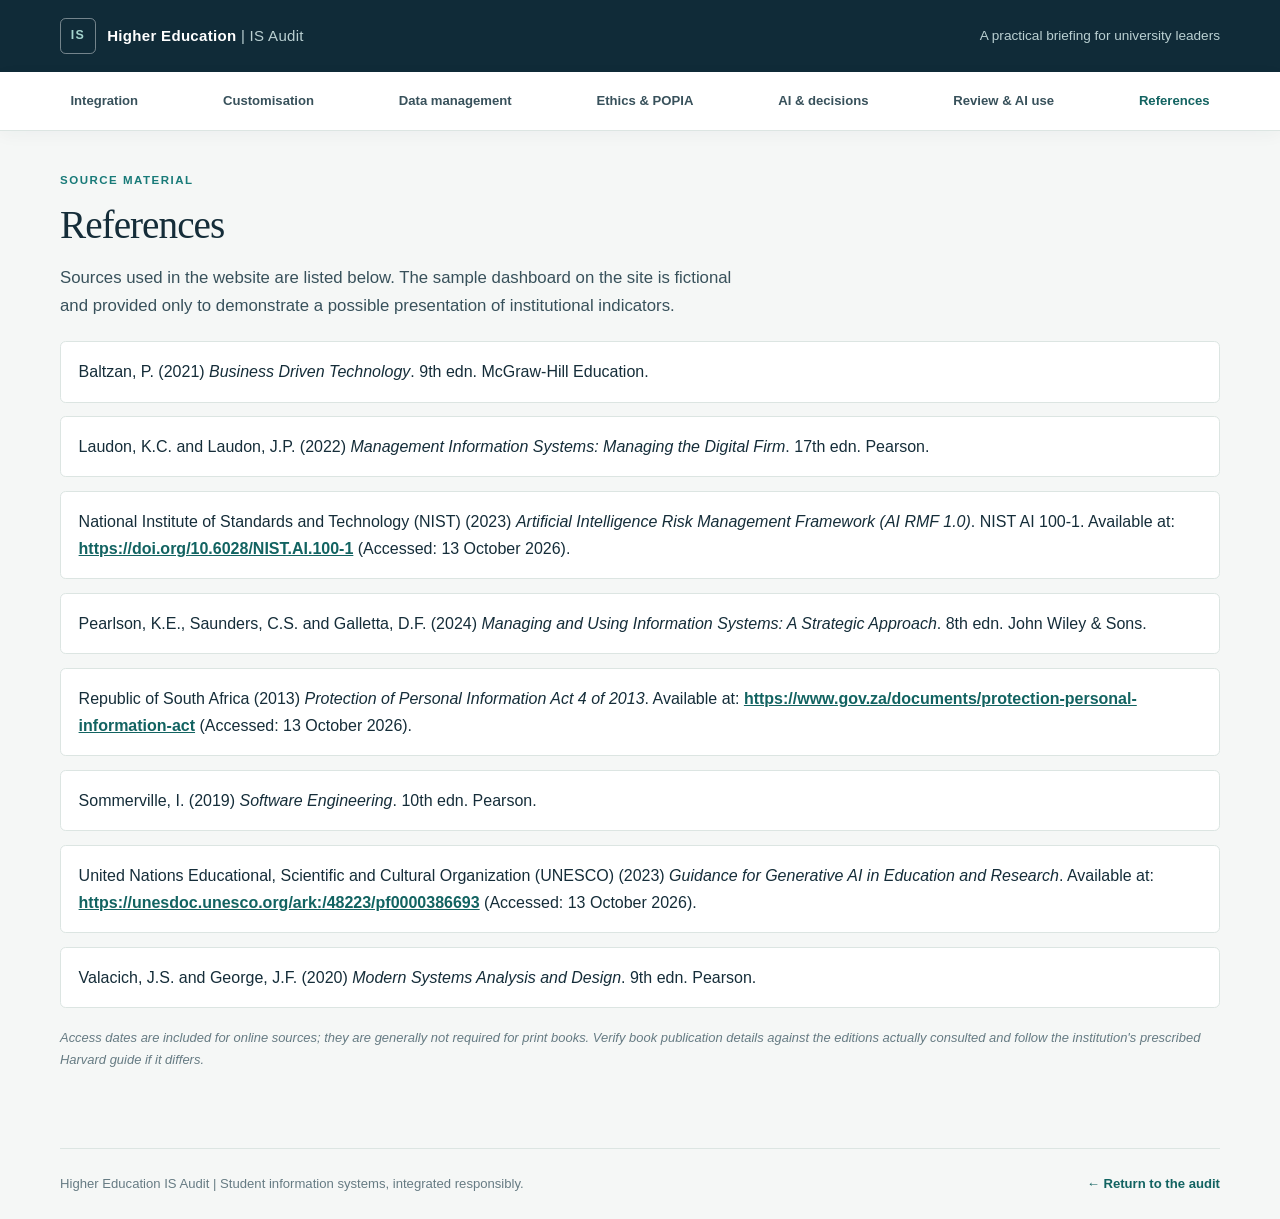
==== references.html @ e2fd8cd7 "Add files via upload" ====
<!DOCTYPE html>
<html lang="en">
<head>
    <meta charset="UTF-8">
    <meta name="viewport" content="width=device-width, initial-scale=1.0">
    <meta name="description" content="Sources cited in the Higher Education Information Systems Audit.">
    <title>References | Higher Education IS Audit</title>
    <link rel="stylesheet" href="style.css">
</head>
<body>
    <a class="skip-link" href="#main-content">Skip to content</a>
    <header class="site-header">
        <div class="header-inner">
            <a class="brand" href="index.html" aria-label="Unifying Student Data, home">
                <span class="brand-mark" aria-hidden="true">IS</span>
                <span>Higher Education <span class="brand-light">| IS Audit</span></span>
            </a>
            <p class="header-note">A practical briefing for university leaders</p>
        </div>
    </header>

    <nav class="site-nav" aria-label="Main navigation">
        <div class="nav-inner">
            <a href="index.html#integration">Integration</a>
            <a href="index.html#customisation">Customisation</a>
            <a href="index.html#data-management">Data management</a>
            <a href="index.html#ethics">Ethics &amp; POPIA</a>
            <a href="index.html#ai">AI &amp; decisions</a>
            <a href="index.html#review">Review &amp; AI use</a>
            <a class="nav-reference" href="references.html" aria-current="page">References</a>
        </div>
    </nav>

    <main class="references-main" id="main-content">
        <p class="section-kicker">SOURCE MATERIAL</p>
        <h1>References</h1>
        <p class="section-intro">Sources used in the website are listed below. The sample dashboard on the site is fictional and provided only to demonstrate a possible presentation of institutional indicators.</p>
        <ul class="references-list">
            <li>Baltzan, P. (2021) <em>Business Driven Technology</em>. 9th edn. McGraw-Hill Education.</li>
            <li>Laudon, K.C. and Laudon, J.P. (2022) <em>Management Information Systems: Managing the Digital Firm</em>. 17th edn. Pearson.</li>
            <li>National Institute of Standards and Technology (NIST) (2023) <em>Artificial Intelligence Risk Management Framework (AI RMF 1.0)</em>. NIST AI 100-1. Available at: <a href="https://doi.org/10.6028/NIST.AI.100-1" target="_blank" rel="noopener noreferrer">https://doi.org/10.6028/NIST.AI.100-1</a> (Accessed: 13 October 2026).</li>
            <li>Pearlson, K.E., Saunders, C.S. and Galletta, D.F. (2024) <em>Managing and Using Information Systems: A Strategic Approach</em>. 8th edn. John Wiley &amp; Sons.</li>
            <li>Republic of South Africa (2013) <em>Protection of Personal Information Act 4 of 2013</em>. Available at: <a href="https://www.gov.za/documents/protection-personal-information-act" target="_blank" rel="noopener noreferrer">https://www.gov.za/documents/protection-personal-information-act</a> (Accessed: 13 October 2026).</li>
            <li>Sommerville, I. (2019) <em>Software Engineering</em>. 10th edn. Pearson.</li>
            <li>United Nations Educational, Scientific and Cultural Organization (UNESCO) (2023) <em>Guidance for Generative AI in Education and Research</em>. Available at: <a href="https://unesdoc.unesco.org/ark:/48223/pf0000386693" target="_blank" rel="noopener noreferrer">https://unesdoc.unesco.org/ark:/48223/pf0000386693</a> (Accessed: 13 October 2026).</li>
            <li>Valacich, J.S. and George, J.F. (2020) <em>Modern Systems Analysis and Design</em>. 9th edn. Pearson.</li>
        </ul>
        <p class="source-note">Access dates are included for online sources; they are generally not required for print books. Verify book publication details against the editions actually consulted and follow the institution's prescribed Harvard guide if it differs.</p>
    </main>

    <footer class="site-footer">
        <p>Higher Education IS Audit <span aria-hidden="true">|</span> Student information systems, integrated responsibly.</p>
        <a href="index.html">&larr; Return to the audit</a>
    </footer>
</body>
</html>
---- style.css ----
:root {
    color-scheme: light;
    --ink: #152d39;
    --ink-soft: #38515b;
    --muted: #667b83;
    --navy: #102b38;
    --teal: #187a78;
    --teal-dark: #126361;
    --teal-pale: #e9f4f2;
    --paper: #f5f7f6;
    --line: #dce5e2;
    --white: #ffffff;
    --amber: #8b5c13;
    --amber-pale: #fff6e5;
    --shadow: 0 16px 44px rgba(21, 45, 57, 0.07);
}

* {
    box-sizing: border-box;
}

html {
    scroll-behavior: smooth;
    scroll-padding-top: 6rem;
}

body {
    margin: 0;
    background: var(--paper);
    color: var(--ink);
    font-family: "Segoe UI", Arial, sans-serif;
    font-size: 1rem;
    line-height: 1.7;
}

a {
    color: var(--teal-dark);
}

a:focus-visible {
    outline: 3px solid #d19538;
    outline-offset: 3px;
}

.skip-link {
    position: absolute;
    z-index: 20;
    top: 0.5rem;
    left: 0.5rem;
    padding: 0.6rem 0.9rem;
    transform: translateY(-150%);
    border-radius: 0.3rem;
    background: var(--white);
    color: var(--ink);
}

.skip-link:focus {
    transform: translateY(0);
}

.site-header {
    background: var(--navy);
    color: var(--white);
}

.header-inner,
.nav-inner,
main,
.site-footer {
    width: min(1160px, calc(100% - 3rem));
    margin-inline: auto;
}

.header-inner {
    min-height: 4.5rem;
    display: flex;
    align-items: center;
    justify-content: space-between;
    gap: 1rem;
}

.brand {
    display: inline-flex;
    align-items: center;
    gap: 0.7rem;
    color: var(--white);
    font-size: 0.94rem;
    font-weight: 700;
    letter-spacing: 0.02em;
    text-decoration: none;
}

.brand-mark {
    display: grid;
    width: 2.25rem;
    height: 2.25rem;
    place-items: center;
    border: 1px solid rgba(255, 255, 255, 0.42);
    border-radius: 0.35rem;
    color: #a5d5ce;
    font-size: 0.78rem;
    letter-spacing: 0.1em;
}

.brand-light,
.header-note {
    color: #bad0d2;
    font-weight: 400;
}

.header-note {
    margin: 0;
    font-size: 0.85rem;
}

.site-nav {
    position: sticky;
    z-index: 10;
    top: 0;
    border-bottom: 1px solid var(--line);
    background: rgba(255, 255, 255, 0.97);
    box-shadow: 0 4px 16px rgba(21, 45, 57, 0.04);
}

.nav-inner {
    display: flex;
    min-height: 3.6rem;
    align-items: center;
    justify-content: space-between;
    gap: 0.35rem;
}

.nav-inner a {
    padding: 0.55rem 0.65rem;
    border-radius: 0.3rem;
    color: var(--ink-soft);
    font-size: 0.82rem;
    font-weight: 650;
    text-decoration: none;
    white-space: nowrap;
}

.nav-inner a:hover {
    background: var(--teal-pale);
    color: var(--teal-dark);
}

.nav-inner .nav-reference {
    color: var(--teal-dark);
}

main {
    padding-block: 2.6rem 4rem;
}

.hero {
    position: relative;
    display: grid;
    min-height: 22rem;
    grid-template-columns: minmax(0, 1.35fr) minmax(15rem, 0.8fr);
    align-items: center;
    overflow: hidden;
    padding: clamp(2rem, 5vw, 4.4rem);
    border-radius: 0.7rem;
    background: var(--navy);
    color: var(--white);
    box-shadow: var(--shadow);
}

.hero::after {
    position: absolute;
    right: -5rem;
    bottom: -11rem;
    width: 35rem;
    height: 24rem;
    border: 1px solid rgba(158, 208, 198, 0.15);
    border-radius: 50%;
    content: "";
    transform: rotate(-28deg);
}

.hero-copy {
    position: relative;
    z-index: 1;
    max-width: 42rem;
}

.eyebrow,
.section-kicker {
    margin: 0 0 0.65rem;
    color: var(--teal);
    font-size: 0.72rem;
    font-weight: 800;
    letter-spacing: 0.13em;
}

.hero .eyebrow {
    color: #9dd4ca;
}

.hero h1 {
    max-width: 12ch;
    margin: 0;
    font-family: Georgia, "Times New Roman", serif;
    font-size: clamp(2.65rem, 5.8vw, 4.6rem);
    font-weight: 500;
    letter-spacing: -0.045em;
    line-height: 1.08;
}

.hero-lead {
    max-width: 39rem;
    margin: 1.25rem 0 1.65rem;
    color: #d4e0e1;
    font-size: 1.08rem;
}

.button-link {
    display: inline-flex;
    align-items: center;
    gap: 0.8rem;
    padding: 0.75rem 1rem;
    border: 1px solid #9dd4ca;
    border-radius: 0.3rem;
    color: var(--white);
    font-size: 0.88rem;
    font-weight: 700;
    text-decoration: none;
    transition: background-color 160ms ease, color 160ms ease;
}

.button-link:hover {
    background: #9dd4ca;
    color: var(--navy);
}

.hero-art {
    position: relative;
    z-index: 1;
    width: 17rem;
    height: 17rem;
    justify-self: center;
}

.audit-summary {
    display: grid;
    grid-template-columns: 1fr 0.85fr;
    gap: 1rem 2rem;
    margin-top: 1.3rem;
    padding: clamp(1.25rem, 3vw, 2rem);
    border: 1px solid var(--line);
    border-left: 4px solid var(--teal);
    border-radius: 0.45rem;
    background: var(--white);
}

.summary-heading h2 {
    margin: 0;
    color: var(--ink);
    font-family: Georgia, "Times New Roman", serif;
    font-size: clamp(1.5rem, 3vw, 2rem);
    font-weight: 500;
    line-height: 1.25;
}

.summary-heading p:last-child,
.summary-recommendation p {
    margin: 0.5rem 0 0;
    color: var(--ink-soft);
    font-size: 0.9rem;
}

.summary-heading .section-kicker {
    margin-bottom: 0.35rem;
}

.summary-recommendation {
    align-self: center;
    padding: 1rem;
    border-radius: 0.35rem;
    background: var(--teal-pale);
}

.summary-recommendation > span {
    display: block;
    color: var(--teal-dark);
    font-size: 0.65rem;
    font-weight: 800;
    letter-spacing: 0.09em;
}

.summary-recommendation strong {
    display: block;
    margin-top: 0.25rem;
    color: var(--ink);
    font-size: 1rem;
    line-height: 1.4;
}

.summary-recommendation p {
    font-size: 0.83rem;
}

.scope-note {
    grid-column: 1 / -1;
    margin: 0;
    padding-top: 0.75rem;
    border-top: 1px solid var(--line);
    color: var(--muted);
    font-size: 0.78rem;
}

.orbit {
    position: absolute;
    inset: 0.4rem;
    border: 1px solid rgba(157, 212, 202, 0.48);
    border-radius: 50%;
}

.orbit-one {
    transform: rotate(60deg) scaleX(0.58);
}

.orbit-two {
    transform: rotate(-60deg) scaleX(0.58);
}

.orbit-three {
    inset: 1.5rem;
    border-color: rgba(157, 212, 202, 0.24);
}

.orbit-core {
    position: absolute;
    top: 50%;
    left: 50%;
    display: grid;
    width: 6.4rem;
    height: 6.4rem;
    place-items: center;
    border: 1px solid #9dd4ca;
    border-radius: 50%;
    background: #17434d;
    color: #dff0eb;
    font-size: 0.72rem;
    font-weight: 800;
    letter-spacing: 0.09em;
    line-height: 1.5;
    text-align: center;
    transform: translate(-50%, -50%);
}

.orbit-label {
    position: absolute;
    padding: 0.28rem 0.45rem;
    border: 1px solid rgba(157, 212, 202, 0.4);
    border-radius: 2rem;
    background: var(--navy);
    color: #b9d9d4;
    font-size: 0.58rem;
    font-weight: 750;
    letter-spacing: 0.07em;
}

.label-one {
    top: 1.2rem;
    left: 6rem;
}

.label-two {
    right: 0;
    bottom: 4.2rem;
}

.label-three {
    bottom: 4.2rem;
    left: 0;
}

.draft-notice {
    display: flex;
    align-items: flex-start;
    gap: 0.8rem;
    margin: 1.25rem 0 2.2rem;
    padding: 0.95rem 1.1rem;
    border: 1px solid #eddbb5;
    border-left: 4px solid #c48a2b;
    border-radius: 0.35rem;
    background: var(--amber-pale);
    color: #60491f;
    font-size: 0.88rem;
}

.draft-notice p {
    margin: 0;
}

.notice-icon {
    display: grid;
    width: 1.45rem;
    height: 1.45rem;
    flex: 0 0 auto;
    place-items: center;
    border-radius: 50%;
    background: #ead3a5;
    color: #5e4211;
    font-size: 0.8rem;
    font-weight: 800;
}

.section-card {
    margin-top: 1.6rem;
    padding: clamp(1.35rem, 3vw, 2.4rem);
    border: 1px solid var(--line);
    border-radius: 0.55rem;
    background: var(--white);
    box-shadow: var(--shadow);
    scroll-margin-top: 5rem;
}

.section-depth {
    border-top: 4px solid var(--teal);
}

.section-heading {
    display: flex;
    align-items: flex-start;
    justify-content: space-between;
    gap: 1rem;
    margin-bottom: 1.2rem;
    padding-bottom: 1rem;
    border-bottom: 1px solid var(--line);
}

.section-heading h2,
.next-steps h2,
.references-main h1 {
    margin: 0;
    color: var(--ink);
    font-family: Georgia, "Times New Roman", serif;
    font-size: clamp(1.8rem, 4vw, 2.45rem);
    font-weight: 500;
    letter-spacing: -0.025em;
    line-height: 1.2;
}

.section-heading .section-kicker {
    margin-bottom: 0.35rem;
}

.depth-badge,
.pending-badge {
    flex: 0 0 auto;
    padding: 0.36rem 0.58rem;
    border: 1px solid #b6d7d0;
    border-radius: 0.2rem;
    background: var(--teal-pale);
    color: var(--teal-dark);
    font-size: 0.67rem;
    font-weight: 800;
    letter-spacing: 0.07em;
}

.pending-badge {
    border-color: #eddbb5;
    background: var(--amber-pale);
    color: var(--amber);
}

.section-intro {
    max-width: 73ch;
    margin: 0 0 1.3rem;
    color: var(--ink-soft);
    font-size: 1.05rem;
}

.section-card h3 {
    margin: 1.8rem 0 0.55rem;
    color: var(--ink);
    font-size: 1.13rem;
    line-height: 1.35;
}

.section-card p {
    max-width: 80ch;
}

.architecture {
    margin: 1.4rem 0 1.8rem;
    padding: 1.1rem;
    border: 1px solid var(--line);
    border-radius: 0.4rem;
    background: #f8faf9;
}

.architecture-panel {
    padding: 1rem;
    border-radius: 0.35rem;
    background: var(--white);
}

.architecture-panel + .architecture-panel {
    margin-top: 0.85rem;
}

.architecture-panel figcaption {
    display: flex;
    align-items: center;
    gap: 0.7rem;
    margin-bottom: 0.85rem;
    font-size: 0.92rem;
}

.diagram-step {
    color: var(--muted);
    font-size: 0.66rem;
    font-weight: 800;
    letter-spacing: 0.08em;
}

.architecture-proposed {
    border: 1px solid #c5ded8;
    background: #f3faf8;
}

.system-row,
.flow-row {
    display: grid;
    grid-template-columns: repeat(3, minmax(0, 1fr));
    align-items: center;
    gap: 0.8rem;
}

.system-node,
.flow-node {
    min-height: 4.25rem;
    padding: 0.7rem;
    border: 1px solid var(--line);
    border-radius: 0.3rem;
    background: var(--white);
}

.system-node {
    display: grid;
    grid-template-columns: auto 1fr;
    align-items: center;
    column-gap: 0.55rem;
}

.node-icon {
    grid-row: span 2;
    color: var(--teal);
    font-size: 0.71rem;
    font-weight: 800;
}

.system-node strong,
.flow-node {
    font-size: 0.8rem;
    font-weight: 700;
    line-height: 1.35;
}

.system-node small {
    color: var(--muted);
    font-size: 0.72rem;
}

.diagram-caption,
.figure-note {
    margin: 0.8rem 0 0;
    color: var(--muted);
    font-size: 0.79rem;
}

.dashboard {
    margin-block: 1.2rem 1.6rem;
    padding: clamp(1rem, 2.5vw, 1.5rem);
    border: 1px solid var(--line);
    border-radius: 0.45rem;
    background: #f8faf9;
}

.dashboard-topline {
    display: flex;
    align-items: flex-start;
    justify-content: space-between;
    gap: 1rem;
}

.dashboard-topline > div {
    display: grid;
    gap: 0.12rem;
}

.dashboard-topline strong {
    font-size: 1.03rem;
}

.dashboard-kicker,
.sample-tag {
    color: var(--muted);
    font-size: 0.65rem;
    font-weight: 800;
    letter-spacing: 0.09em;
}

.sample-tag {
    padding: 0.25rem 0.4rem;
    border: 1px solid #eddbb5;
    border-radius: 0.2rem;
    background: var(--amber-pale);
    color: var(--amber);
    white-space: nowrap;
}

.dashboard-period,
.dashboard-footnote {
    margin: 0.3rem 0 0.9rem;
    color: var(--muted);
    font-size: 0.75rem;
}

.metric-grid {
    display: grid;
    grid-template-columns: repeat(3, minmax(0, 1fr));
    gap: 0.65rem;
}

.metric-card {
    display: grid;
    min-height: 7rem;
    align-content: space-between;
    padding: 0.8rem;
    border: 1px solid var(--line);
    border-radius: 0.3rem;
    background: var(--white);
}

.metric-card > span {
    color: var(--ink-soft);
    font-size: 0.76rem;
    font-weight: 650;
    line-height: 1.4;
}

.metric-card > strong {
    color: var(--teal-dark);
    font-family: Georgia, "Times New Roman", serif;
    font-size: 1.8rem;
    font-weight: 500;
    line-height: 1.15;
}

.metric-card > small {
    color: var(--muted);
    font-size: 0.67rem;
}

.chart-heading {
    display: flex;
    justify-content: space-between;
    gap: 0.8rem;
    margin-top: 1.2rem;
    color: var(--ink-soft);
    font-size: 0.78rem;
}

.chart-heading span {
    color: var(--muted);
    font-size: 0.7rem;
}

.bar-chart {
    display: grid;
    gap: 0.55rem;
    margin-top: 0.65rem;
}

.bar-row {
    display: grid;
    grid-template-columns: 3.5rem minmax(0, 1fr) 2.2rem;
    align-items: center;
    gap: 0.55rem;
    font-size: 0.73rem;
}

.bar-row > span {
    color: var(--ink-soft);
}

.bar-row > strong {
    color: var(--ink);
    font-size: 0.7rem;
    text-align: right;
}

.bar-track {
    height: 0.65rem;
    overflow: hidden;
    border-radius: 1rem;
    background: #e6eeeb;
}

.bar-track span {
    display: block;
    height: 100%;
    border-radius: inherit;
    background: var(--teal);
}

.dashboard-footnote {
    margin: 0.85rem 0 0;
    font-style: italic;
}

.flow-row {
    grid-template-columns: minmax(6rem, 1fr) auto minmax(8rem, 1.2fr) auto minmax(8rem, 1fr);
}

.flow-row > .flow-node {
    display: grid;
    min-height: 4rem;
    place-items: center;
    text-align: center;
}

.flow-node.flow-hub {
    gap: 0.1rem;
    border-color: #9dcac0;
    background: var(--teal-pale);
}

.flow-hub span {
    color: var(--teal-dark);
    font-size: 0.56rem;
    font-weight: 800;
    letter-spacing: 0.05em;
}

.flow-hub strong {
    color: var(--ink);
    font-size: 0.97rem;
}

.flow-hub small {
    color: var(--ink-soft);
    font-size: 0.66rem;
}

.flow-arrow {
    color: var(--teal);
    font-size: 1.3rem;
    font-weight: 700;
}

.flow-destinations {
    display: grid;
    gap: 0.45rem;
}

.flow-destinations .flow-node {
    min-height: 0;
    padding: 0.55rem;
}

.step-list {
    padding-left: 1.25rem;
}

.step-list li {
    margin-block: 0.5rem;
    padding-left: 0.25rem;
}

.step-list li::marker {
    color: var(--teal);
    font-weight: 800;
}

.callout {
    margin-block: 1.3rem;
    padding: 1rem 1.1rem;
    border-left: 3px solid var(--teal);
    background: var(--teal-pale);
    color: var(--ink-soft);
}

.callout-caution {
    border-left-color: #c48a2b;
    background: var(--amber-pale);
}

.table-wrap {
    overflow-x: auto;
    margin-block: 1rem;
}

table {
    width: 100%;
    border-collapse: collapse;
    font-size: 0.87rem;
    text-align: left;
}

th,
td {
    padding: 0.75rem;
    border-bottom: 1px solid var(--line);
    vertical-align: top;
}

th {
    background: #f2f6f5;
    color: var(--ink);
    font-size: 0.78rem;
    letter-spacing: 0.025em;
}

td:first-child {
    min-width: 10rem;
    color: var(--ink);
    font-weight: 700;
}

.phase-list {
    display: grid;
    grid-template-columns: repeat(2, minmax(0, 1fr));
    gap: 0.8rem;
    padding: 0;
    list-style: none;
}

.phase-list li {
    display: flex;
    align-items: flex-start;
    gap: 0.7rem;
    padding: 0.85rem;
    border: 1px solid var(--line);
    border-radius: 0.35rem;
    background: #fbfcfc;
}

.phase-list li > span {
    display: grid;
    width: 1.65rem;
    height: 1.65rem;
    flex: 0 0 auto;
    place-items: center;
    border-radius: 50%;
    background: var(--teal-pale);
    color: var(--teal-dark);
    font-size: 0.78rem;
    font-weight: 800;
}

.phase-list strong {
    display: block;
}

.phase-list p {
    margin: 0.15rem 0 0;
    color: var(--ink-soft);
    font-size: 0.85rem;
}

.section-close {
    margin-top: 1.4rem;
    color: var(--muted);
    font-size: 0.89rem;
}

.two-column {
    display: grid;
    grid-template-columns: repeat(2, minmax(0, 1fr));
    gap: 1.3rem;
}

.two-column h3 {
    margin-top: 0.7rem;
}

.check-list {
    display: grid;
    gap: 0.65rem;
    padding-left: 1.2rem;
}

.check-list li::marker {
    color: var(--teal);
}

.pending-card {
    border-style: dashed;
    border-color: #d7bd8b;
    box-shadow: none;
}

.pending-box {
    padding: 1rem;
    border: 1px solid #eddbb5;
    border-radius: 0.35rem;
    background: #fffaf0;
    color: #60491f;
}

.pending-box p {
    margin-bottom: 0;
}

.source-note {
    margin-top: 1.2rem;
    color: var(--muted);
    font-size: 0.81rem;
    font-style: italic;
}

.next-steps {
    margin-top: 2rem;
    padding: clamp(1.35rem, 3vw, 2rem);
    border-radius: 0.5rem;
    background: #eaf1ef;
}

.next-steps h2 {
    font-size: 1.8rem;
}

.next-steps ul {
    margin-bottom: 0;
    padding-left: 1.2rem;
}

.site-footer {
    display: flex;
    align-items: center;
    justify-content: space-between;
    gap: 1rem;
    padding-block: 1.5rem;
    border-top: 1px solid var(--line);
    color: var(--muted);
    font-size: 0.82rem;
}

.site-footer p {
    margin: 0;
}

.site-footer a {
    font-weight: 700;
    text-decoration: none;
}

.references-main {
    min-height: calc(100vh - 13rem);
    padding-block: 2.5rem 4rem;
}

.references-main .section-intro {
    margin-top: 1rem;
}

.references-list {
    display: grid;
    gap: 0.85rem;
    padding: 0;
    list-style: none;
}

.references-list li {
    padding: 1rem 1.1rem;
    border: 1px solid var(--line);
    border-radius: 0.35rem;
    background: var(--white);
    overflow-wrap: anywhere;
}

.references-list a {
    font-weight: 650;
}

@media (max-width: 800px) {
    .nav-inner {
        justify-content: flex-start;
        overflow-x: auto;
    }

    .hero {
        grid-template-columns: minmax(0, 1fr) 13rem;
    }

    .hero-art {
        width: 13rem;
        height: 13rem;
    }

    .orbit-core {
        width: 5.4rem;
        height: 5.4rem;
    }

    .flow-row {
        grid-template-columns: minmax(5.5rem, 1fr) auto minmax(7rem, 1.2fr) auto minmax(7rem, 1fr);
        gap: 0.35rem;
    }
}

@media (max-width: 620px) {
    .header-inner,
    .nav-inner,
    main,
    .site-footer {
        width: min(100% - 1.5rem, 1160px);
    }

    .header-note {
        display: none;
    }

    .nav-inner {
        width: 100%;
        padding-inline: 0.4rem;
    }

    .nav-inner a {
        font-size: 0.76rem;
    }

    main {
        padding-top: 1rem;
    }

    .hero {
        min-height: auto;
        grid-template-columns: 1fr;
        padding: 2rem 1.35rem;
    }

    .hero-art {
        display: none;
    }

    .hero-copy {
        padding-right: 1.7rem;
    }

    .audit-summary {
        grid-template-columns: 1fr;
        gap: 0.85rem;
    }

    .scope-note {
        grid-column: auto;
    }

    .hero-lead {
        max-width: 30ch;
    }

    .section-heading {
        flex-direction: column;
    }

    .system-row {
        grid-template-columns: 1fr;
    }

    .flow-row {
        grid-template-columns: 1fr;
    }

    .flow-arrow {
        justify-self: center;
        transform: rotate(90deg);
    }

    .flow-destinations {
        grid-template-columns: 1fr 1fr;
    }

    .phase-list,
    .two-column {
        grid-template-columns: 1fr;
    }

    .metric-grid {
        grid-template-columns: 1fr;
    }

    .metric-card {
        min-height: 5.2rem;
    }

    .site-footer {
        align-items: flex-start;
        flex-direction: column;
    }
}

@media (prefers-reduced-motion: reduce) {
    html {
        scroll-behavior: auto;
    }

    *,
    *::before,
    *::after {
        transition-duration: 0.01ms !important;
    }
}
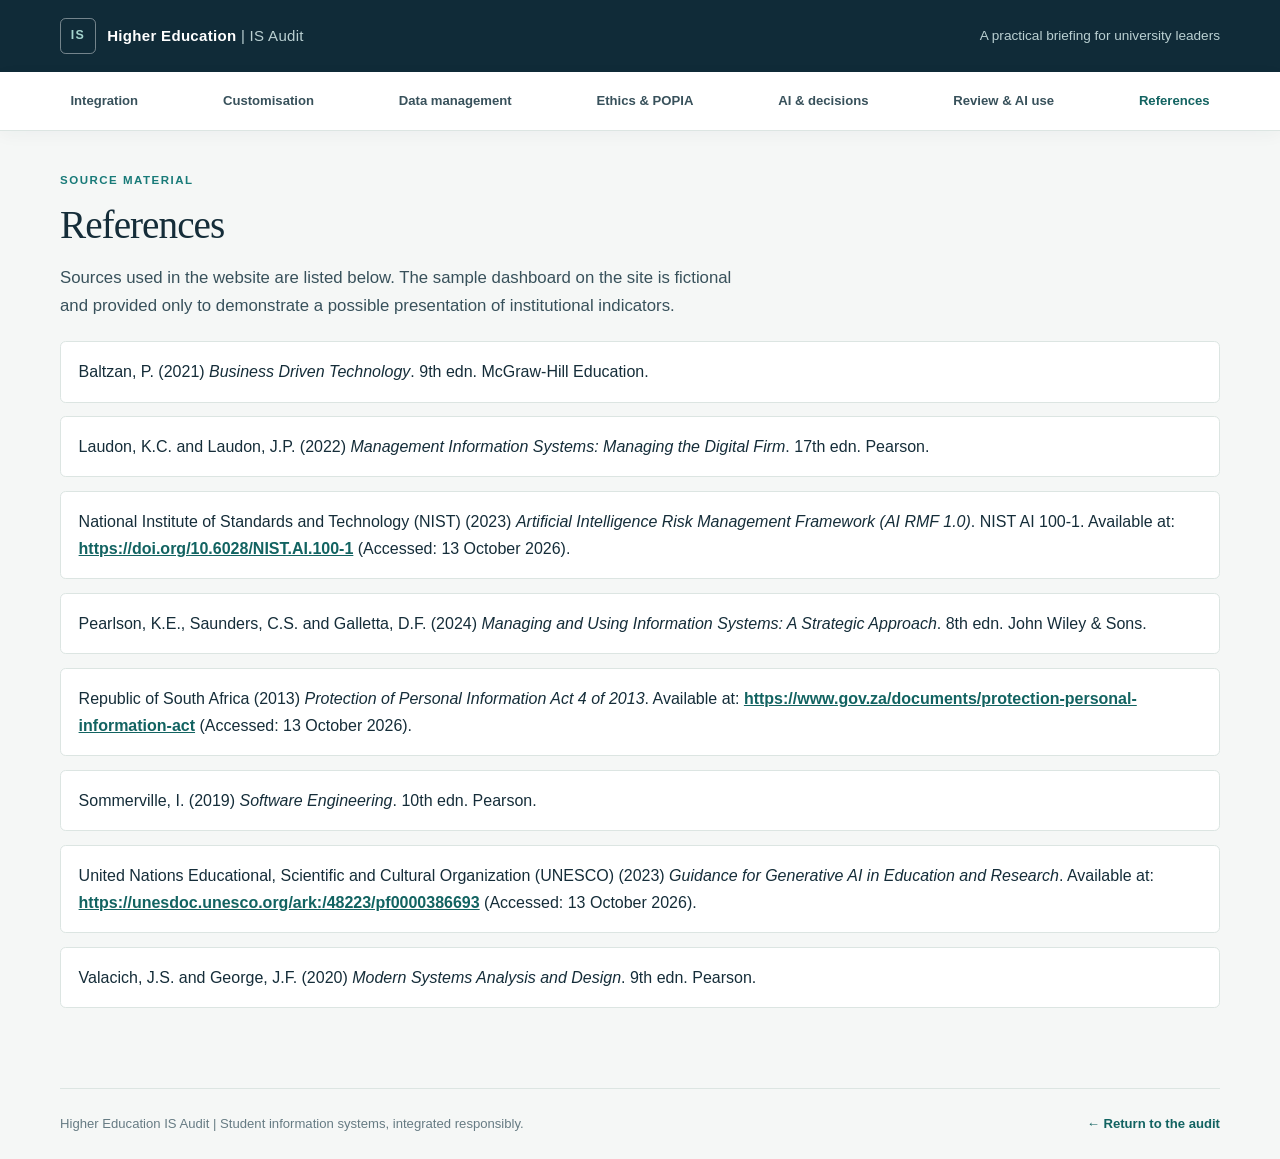
==== commit c0ad11de: "Remove source note from references.html Removed note about access dates for online sources." ====
--- a/references.html
+++ b/references.html
@@ -45,7 +45,6 @@
             <li>United Nations Educational, Scientific and Cultural Organization (UNESCO) (2023) <em>Guidance for Generative AI in Education and Research</em>. Available at: <a href="https://unesdoc.unesco.org/ark:/48223/pf0000386693" target="_blank" rel="noopener noreferrer">https://unesdoc.unesco.org/ark:/48223/pf0000386693</a> (Accessed: 13 October 2026).</li>
             <li>Valacich, J.S. and George, J.F. (2020) <em>Modern Systems Analysis and Design</em>. 9th edn. Pearson.</li>
         </ul>
-        <p class="source-note">Access dates are included for online sources; they are generally not required for print books. Verify book publication details against the editions actually consulted and follow the institution's prescribed Harvard guide if it differs.</p>
     </main>
 
     <footer class="site-footer">
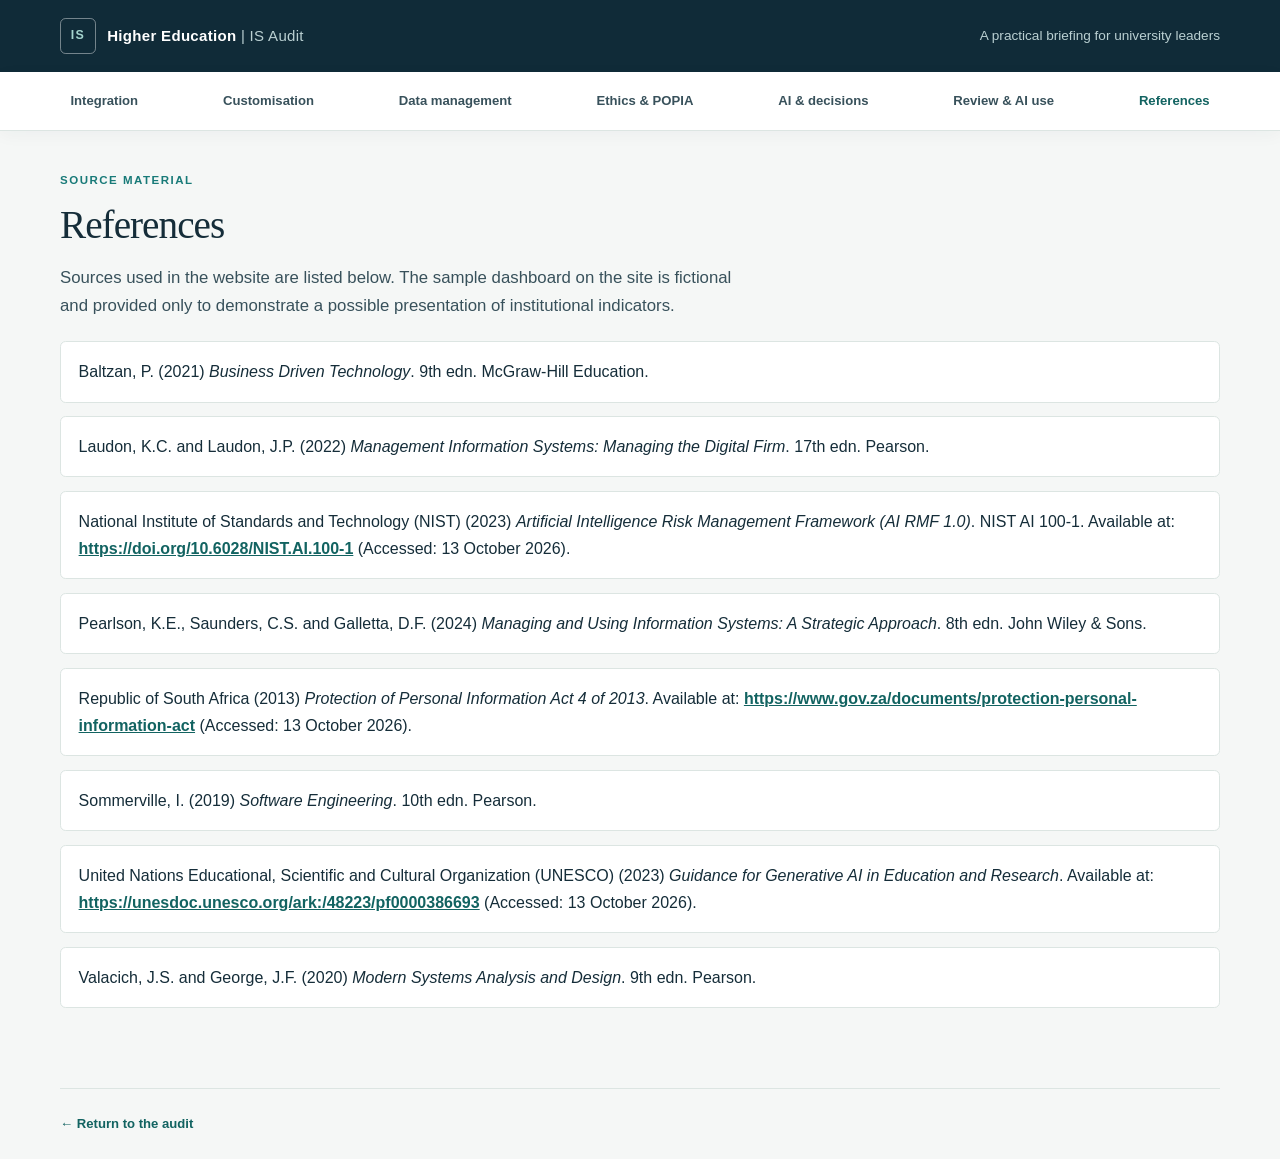
==== commit 5e23b574: "Update references.html" ====
--- a/references.html
+++ b/references.html
@@ -46,9 +46,7 @@
             <li>Valacich, J.S. and George, J.F. (2020) <em>Modern Systems Analysis and Design</em>. 9th edn. Pearson.</li>
         </ul>
     </main>
-
     <footer class="site-footer">
-        <p>Higher Education IS Audit <span aria-hidden="true">|</span> Student information systems, integrated responsibly.</p>
         <a href="index.html">&larr; Return to the audit</a>
     </footer>
 </body>
